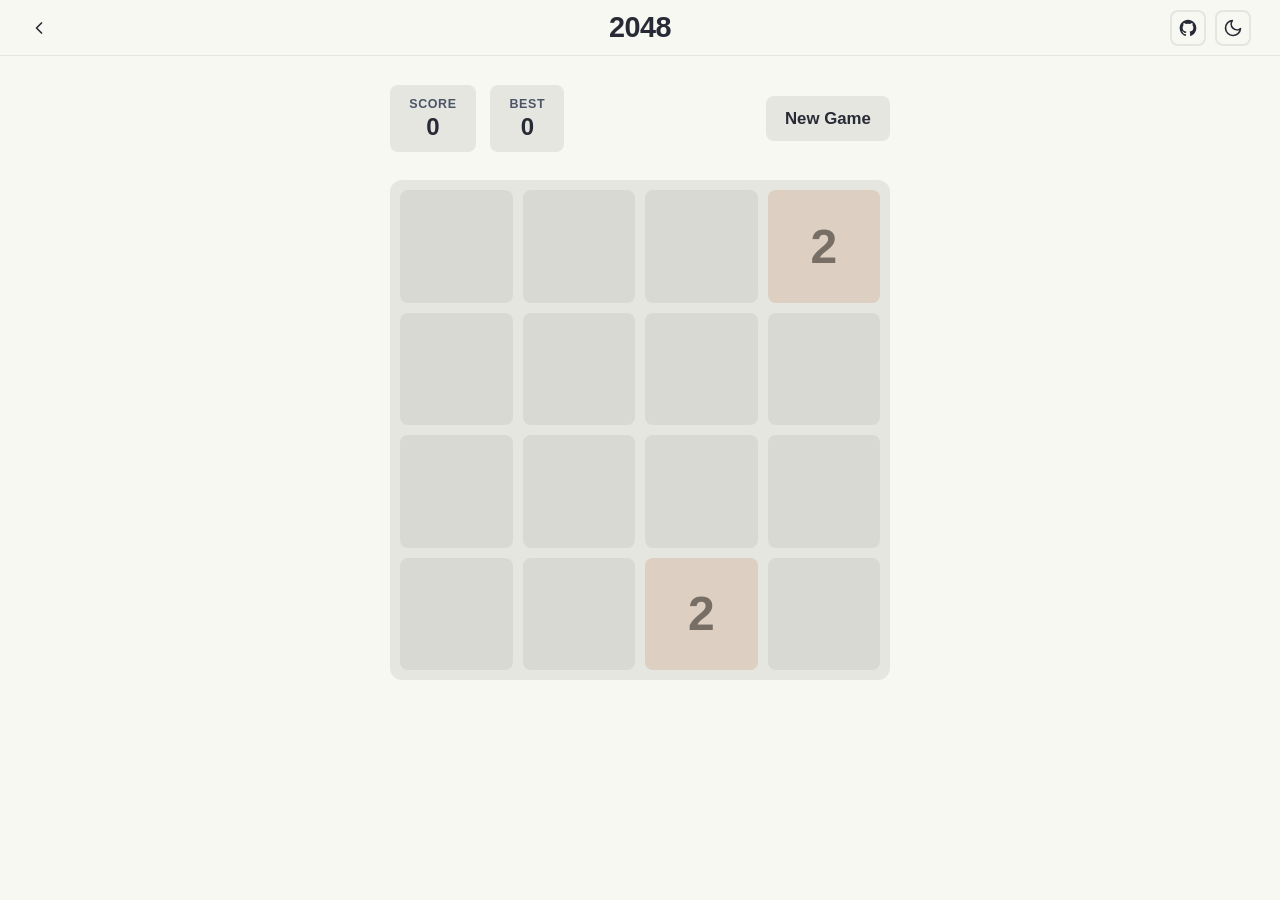
==== games/2048/index.html @ c680370b "Added 2048" ====
<!DOCTYPE html>
<html lang="en">
<head>
  <meta charset="UTF-8">
  <meta name="viewport" content="width=device-width, initial-scale=1.0">
  <title>2048 - Open Games</title>
  <script>try{var t=localStorage.getItem('theme');document.documentElement.setAttribute('data-theme',t||(matchMedia('(prefers-color-scheme:light)').matches?'light':'dark'))}catch(e){document.documentElement.setAttribute('data-theme','dark')}</script>
  <link rel="icon" href="../../assets/icons/favicon.svg" type="image/svg+xml">
  <link rel="stylesheet" href="../../shared/css/reset.css">
  <link rel="stylesheet" href="../../shared/css/theme.css">
  <link rel="stylesheet" href="../../shared/css/common.css">
  <link rel="stylesheet" href="2048.css">
  <script src="../../shared/js/theme-toggle.js" defer></script>
  <script src="../../shared/js/modal.js" defer></script>
</head>
<body>
  <div class="page">
    <header class="site-header">
      <a href="../../" class="back-btn" aria-label="Back">
        <svg width="20" height="20" viewBox="0 0 24 24" fill="none" stroke="currentColor" stroke-width="2" stroke-linecap="round" stroke-linejoin="round"><polyline points="15 18 9 12 15 6"/></svg>
      </a>
      <h1>2048</h1>
      <div class="header-actions">
        <a href="https://github.com/joetul/open-games" aria-label="View on GitHub" target="_blank" rel="noopener">
          <svg width="20" height="20" viewBox="0 0 24 24" fill="currentColor" xmlns="http://www.w3.org/2000/svg"><path d="M12 2C6.477 2 2 6.477 2 12c0 4.42 2.865 8.166 6.839 9.489.5.092.682-.217.682-.482 0-.237-.009-.866-.013-1.7-2.782.604-3.369-1.34-3.369-1.34-.454-1.156-1.11-1.463-1.11-1.463-.908-.62.069-.608.069-.608 1.003.07 1.531 1.03 1.531 1.03.892 1.529 2.341 1.087 2.91.831.092-.646.35-1.086.636-1.337-2.22-.252-4.555-1.11-4.555-4.943 0-1.091.39-1.984 1.029-2.683-.103-.253-.446-1.27.098-2.647 0 0 .84-.269 2.75 1.025A9.578 9.578 0 0112 6.836a9.59 9.59 0 012.504.337c1.909-1.294 2.747-1.025 2.747-1.025.546 1.377.203 2.394.1 2.647.64.699 1.028 1.592 1.028 2.683 0 3.842-2.339 4.687-4.566 4.935.359.309.678.919.678 1.852 0 1.336-.012 2.415-.012 2.743 0 .267.18.578.688.48C19.138 20.163 22 16.418 22 12c0-5.523-4.477-10-10-10z"/></svg>
        </a>
        <button class="theme-toggle" aria-label="Toggle theme"></button>
      </div>
    </header>

    <main class="game-area">
      <div class="score-bar">
        <div class="score-box">
          <span class="score-label">Score</span>
          <span class="score-value" id="score">0</span>
        </div>
        <div class="score-box">
          <span class="score-label">Best</span>
          <span class="score-value" id="best-score">0</span>
        </div>
        <button class="btn btn-primary" id="new-game-btn">New Game</button>
      </div>

      <div class="grid-container" id="grid-container">
        <div class="grid-background">
          <div class="cell-bg"></div><div class="cell-bg"></div><div class="cell-bg"></div><div class="cell-bg"></div>
          <div class="cell-bg"></div><div class="cell-bg"></div><div class="cell-bg"></div><div class="cell-bg"></div>
          <div class="cell-bg"></div><div class="cell-bg"></div><div class="cell-bg"></div><div class="cell-bg"></div>
          <div class="cell-bg"></div><div class="cell-bg"></div><div class="cell-bg"></div><div class="cell-bg"></div>
        </div>
        <div class="tile-layer" id="tile-layer"></div>
      </div>
    </main>

    <!-- Win modal -->
    <div class="modal-overlay" id="win-modal">
      <div class="modal" role="dialog" aria-modal="true" aria-label="You win">
        <button class="modal-close" aria-label="Close">&times;</button>
        <h2>You Win!</h2>
        <p id="win-message">You reached 2048!</p>
        <div class="modal-actions">
          <button class="btn btn-primary" id="keep-playing-btn">Keep Playing</button>
          <button class="btn btn-secondary" id="win-new-game-btn">New Game</button>
        </div>
      </div>
    </div>

    <!-- Game over modal -->
    <div class="modal-overlay" id="game-over-modal">
      <div class="modal" role="dialog" aria-modal="true" aria-label="Game over">
        <button class="modal-close" aria-label="Close">&times;</button>
        <h2>Game Over</h2>
        <p id="game-over-message">No more moves available.</p>
        <p id="game-over-score"></p>
        <button class="btn btn-primary" id="game-over-new-game-btn">Try Again</button>
      </div>
    </div>
  </div>

  <script type="module" src="2048.js"></script>
</body>
</html>
---- shared/css/theme.css ----
:root,
[data-theme="dark"] {
  --bg-primary: #282a36;
  --bg-secondary: #44475a;
  --bg-selection: #44475a;
  --fg-primary: #f8f8f2;
  --fg-secondary: #6272a4;
  --accent-cyan: #8be9fd;
  --accent-green: #50fa7b;
  --accent-orange: #ffb86c;
  --accent-pink: #ff79c6;
  --accent-purple: #bd93f9;
  --accent-red: #ff5555;
  --accent-yellow: #f1fa8c;

  --highlight-same: rgba(139, 233, 253, 0.15);
  --highlight-same-fg: var(--accent-purple);
  --highlight-error: rgba(255, 85, 85, 0.1);
  --key-absent-bg: #1e1f29;
  --key-absent-fg: #5a5a6a;

  --shadow: 0 2px 8px rgba(0, 0, 0, 0.3);
  --shadow-lg: 0 8px 24px rgba(0, 0, 0, 0.4);
  --radius: 8px;
  --radius-lg: 12px;
}

[data-theme="light"] {
  --bg-primary: #f8f8f2;
  --bg-secondary: #e6e6e0;
  --bg-selection: #d6d6d0;
  --fg-primary: #282a36;
  --fg-secondary: #4a5568;
  --accent-cyan: #0097a7;
  --accent-green: #256b29;
  --accent-orange: #8a5c00;
  --accent-pink: #c2185b;
  --accent-purple: #7c4dff;
  --accent-red: #d32f2f;
  --accent-yellow: #a89000;

  --highlight-same: rgba(124, 77, 255, 0.28);
  --highlight-same-fg: #3a1a9e;
  --highlight-error: rgba(211, 47, 47, 0.1);
  --key-absent-bg: #787878;
  --key-absent-fg: #fff;

  --shadow: 0 2px 8px rgba(0, 0, 0, 0.1);
  --shadow-lg: 0 8px 24px rgba(0, 0, 0, 0.15);
}

body {
  background-color: var(--bg-primary);
  color: var(--fg-primary);
  transition: background-color 0.3s, color 0.3s;
}
---- shared/css/common.css ----
/* Typography */
body {
  font-family: -apple-system, BlinkMacSystemFont, "Segoe UI", Roboto, Helvetica, Arial, sans-serif;
  font-size: 16px;
}

/* Layout */
.container {
  max-width: 960px;
  margin: 0 auto;
  padding: 0 1rem;
}

/* Header */
.site-header {
  position: relative;
  display: flex;
  align-items: center;
  justify-content: space-between;
  padding: 1rem 1.5rem;
  border-bottom: 1px solid var(--bg-secondary);
}

/* Scale up on larger screens to fill space, reduce spacing to compensate */
@media (min-width: 1024px) {
  html {
    font-size: 120%;
  }

  .site-header {
    padding: 0.5rem 1.5rem;
  }

  .container {
    padding: 0 0.75rem;
  }
}

.site-header h1 {
  position: absolute;
  left: 50%;
  transform: translateX(-50%);
  font-size: 1.5rem;
  font-weight: 700;
  letter-spacing: -0.02em;
  z-index: 0;
}

/* Back arrow on game pages */
.back-btn {
  display: flex;
  align-items: center;
  z-index: 1;
}

/* Header right icons row */
.header-actions {
  display: flex;
  align-items: center;
  gap: 0.5rem;
  margin-left: auto;
}

/* Icon button shared style (home, github, theme) */
.header-actions a,
.header-actions button {
  display: flex;
  align-items: center;
  justify-content: center;
  width: 36px;
  height: 36px;
  border-radius: var(--radius);
  border: 2px solid var(--bg-secondary);
  transition: border-color 0.2s;
  color: var(--fg-primary);
  padding: 0;
}

.header-actions a:hover,
.header-actions button:hover {
  border-color: var(--accent-purple);
}

.header-actions a:focus-visible,
.header-actions button:focus-visible {
  border-color: var(--accent-purple);
  outline: none;
}

.header-actions svg {
  width: 20px;
  height: 20px;
}

/* Theme toggle icon color (icons use stroke, not fill) */
.theme-toggle svg {
  stroke: var(--fg-primary);
  transition: stroke 0.2s;
}

/* Buttons */
.btn {
  display: inline-flex;
  align-items: center;
  justify-content: center;
  gap: 0.4rem;
  padding: 0.5rem 1rem;
  border: none;
  border-radius: var(--radius);
  font-size: 0.875rem;
  font-weight: 600;
  transition: background-color 0.2s, transform 0.1s;
}

.btn:active {
  transform: scale(0.97);
}

.btn:focus-visible {
  outline: 2px solid var(--accent-purple);
  outline-offset: 2px;
}

.btn-primary {
  background-color: var(--accent-purple);
  color: #fff;
}

.btn-primary:hover {
  filter: brightness(1.1);
}

.btn-secondary {
  background-color: var(--bg-secondary);
  color: var(--fg-primary);
}

.btn-secondary:hover {
  filter: brightness(1.15);
}


/* Game cards */
.game-grid {
  display: grid;
  grid-template-columns: repeat(auto-fill, minmax(240px, 1fr));
  gap: 1.5rem;
  padding: 2rem 0;
}

.game-card {
  background-color: var(--bg-secondary);
  border-radius: var(--radius-lg);
  padding: 1.5rem;
  box-shadow: var(--shadow);
  transition: transform 0.2s, box-shadow 0.2s;
  display: flex;
  flex-direction: column;
  gap: 0.75rem;
}

.game-card:hover {
  transform: translateY(-4px);
  box-shadow: var(--shadow-lg);
}

.game-card:focus-visible {
  outline: 2px solid var(--accent-purple);
  outline-offset: 2px;
}

.game-card h2 {
  font-size: 1.25rem;
  font-weight: 700;
}

.game-card p {
  color: var(--fg-secondary);
  font-size: 0.875rem;
  line-height: 1.6;
}

.game-card .card-icon {
  font-size: 2rem;
  margin-bottom: 0.25rem;
}

/* Modal */
.modal-overlay {
  position: fixed;
  inset: 0;
  background: rgba(0, 0, 0, 0.6);
  display: flex;
  align-items: center;
  justify-content: center;
  z-index: 100;
  opacity: 0;
  pointer-events: none;
  transition: opacity 0.3s;
}

.modal-overlay.active {
  opacity: 1;
  pointer-events: auto;
}

.modal {
  background: var(--bg-primary);
  border-radius: var(--radius-lg);
  padding: 2rem;
  box-shadow: var(--shadow-lg);
  text-align: center;
  max-width: 400px;
  width: 90%;
  position: relative;
}

.modal-close {
  position: absolute;
  top: 0.75rem;
  right: 0.75rem;
  background: none;
  border: none;
  color: var(--fg-secondary);
  cursor: pointer;
  padding: 0.25rem;
  line-height: 1;
  font-size: 1.25rem;
  border-radius: 4px;
  transition: color 0.15s, background-color 0.15s;
}

.modal-close:hover {
  color: var(--fg-primary);
  background-color: var(--bg-secondary);
}

.modal h2 {
  font-size: 1.5rem;
  margin-bottom: 0.5rem;
}

.modal p {
  color: var(--fg-secondary);
  margin-bottom: 1.5rem;
}

/* Toast notifications */
.toast-container {
  position: fixed;
  top: 80px;
  left: 50%;
  transform: translateX(-50%);
  z-index: 200;
  display: flex;
  flex-direction: column;
  align-items: center;
  gap: 0.5rem;
  pointer-events: none;
}

.toast {
  background-color: var(--fg-primary);
  color: var(--bg-primary);
  padding: 0.75rem 1.5rem;
  border-radius: var(--radius);
  font-size: 0.95rem;
  font-weight: 700;
  opacity: 1;
  transition: opacity 0.4s;
  animation: toast-pop 0.3s ease-out;
}

.toast.fade-out {
  opacity: 0;
}

@keyframes toast-pop {
  0% { transform: scale(0.8); opacity: 0; }
  100% { transform: scale(1); opacity: 1; }
}

/* Page wrapper for sticky footer */
.page {
  display: flex;
  flex-direction: column;
  min-height: 100vh;
}

.page main {
  flex: 1;
}

/* Responsive */
@media (max-width: 600px) {
  .site-header h1 {
    font-size: 1.2rem;
  }

  .game-grid {
    grid-template-columns: 1fr;
  }
}
---- games/2048/2048.css ----
/* ─── Layout ──────────────────────────────────────────────────────────────── */

.game-area {
  display: flex;
  flex-direction: column;
  align-items: center;
  padding: 1.5rem 1rem;
  gap: 1.5rem;
}

/* ─── Score Bar ───────────────────────────────────────────────────────────── */

.score-bar {
  display: flex;
  align-items: center;
  gap: 0.75rem;
  width: min(500px, calc(100vw - 2rem));
}

.score-box {
  display: flex;
  flex-direction: column;
  align-items: center;
  background: var(--bg-secondary);
  border-radius: var(--radius);
  padding: 0.5rem 1rem;
  min-width: 70px;
  position: relative;
}

.score-label {
  font-size: 0.65rem;
  font-weight: 700;
  text-transform: uppercase;
  letter-spacing: 0.05em;
  color: var(--fg-secondary);
}

.score-value {
  font-size: 1.25rem;
  font-weight: 800;
  color: var(--fg-primary);
  line-height: 1.2;
}

.score-bar .btn {
  margin-left: auto;
  background: var(--bg-secondary);
  color: var(--fg-primary);
}

.score-bar .btn:hover {
  filter: brightness(1.15);
}

/* Score addition indicator */
.score-addition {
  position: absolute;
  top: 0;
  right: 50%;
  transform: translateX(50%);
  font-size: 0.85rem;
  font-weight: 800;
  color: var(--accent-green);
  pointer-events: none;
  animation: score-float 0.8s ease-out forwards;
}

@keyframes score-float {
  0% { opacity: 1; transform: translateX(50%) translateY(0); }
  100% { opacity: 0; transform: translateX(50%) translateY(-1.5rem); }
}

/* ─── Grid ────────────────────────────────────────────────────────────────── */

.grid-container {
  --gap: 10px;
  --grid-padding: 10px;
  width: min(500px, calc(100vw - 2rem));
  aspect-ratio: 1;
  background: var(--bg-secondary);
  border-radius: var(--radius-lg);
  padding: var(--grid-padding);
  position: relative;
  touch-action: none;
  user-select: none;
  -webkit-user-select: none;
}

.grid-background {
  display: grid;
  grid-template-columns: repeat(4, 1fr);
  grid-template-rows: repeat(4, 1fr);
  gap: var(--gap);
  width: 100%;
  height: 100%;
}

.cell-bg {
  background: var(--cell-bg, rgba(255, 255, 255, 0.05));
  border-radius: var(--radius);
}

[data-theme="light"] .cell-bg {
  background: rgba(0, 0, 0, 0.06);
}

.tile-layer {
  position: absolute;
  inset: var(--grid-padding);
}

/* ─── Tiles ───────────────────────────────────────────────────────────────── */

.tile {
  --tile-size: calc((100% - 3 * var(--gap)) / 4);
  position: absolute;
  width: var(--tile-size);
  height: var(--tile-size);
  left: calc(var(--col) * (var(--tile-size) + var(--gap)));
  top: calc(var(--row) * (var(--tile-size) + var(--gap)));
  display: flex;
  align-items: center;
  justify-content: center;
  border-radius: var(--radius);
  font-weight: 800;
  font-size: clamp(1.5rem, 5vw, 2.5rem);
  background: var(--tile-bg);
  color: var(--tile-fg);
  transition: left 0.12s ease-in-out, top 0.12s ease-in-out;
  z-index: 1;
}

/* Font size scaling for larger numbers */
.tile[data-value="128"],
.tile[data-value="256"],
.tile[data-value="512"] {
  font-size: clamp(1.2rem, 4vw, 2rem);
}

.tile[data-value="1024"],
.tile[data-value="2048"] {
  font-size: clamp(1rem, 3.5vw, 1.75rem);
}

.tile[data-value="4096"],
.tile[data-value="8192"],
.tile[data-value="16384"],
.tile[data-value="32768"],
.tile[data-value="65536"],
.tile[data-value="131072"] {
  font-size: clamp(0.75rem, 2.5vw, 1.25rem);
}

/* ─── Tile Colors (Dark Theme) ────────────────────────────────────────────── */
/* Warm ramp: muted tan → orange → red-orange → gold, matching the classic 2048 feel */

.tile[data-value="2"]    { --tile-bg: #4e4a40; --tile-fg: #d5d0c4; }
.tile[data-value="4"]    { --tile-bg: #5e5844; --tile-fg: #d5d0c4; }
.tile[data-value="8"]    { --tile-bg: #c8874e; --tile-fg: #faf5ef; }
.tile[data-value="16"]   { --tile-bg: #c87038; --tile-fg: #faf5ef; }
.tile[data-value="32"]   { --tile-bg: #c45a3a; --tile-fg: #faf5ef; }
.tile[data-value="64"]   { --tile-bg: #c43a24; --tile-fg: #faf5ef; }
.tile[data-value="128"]  { --tile-bg: #d4aa40; --tile-fg: #faf5ef; }
.tile[data-value="256"]  { --tile-bg: #d4a430; --tile-fg: #faf5ef; }
.tile[data-value="512"]  { --tile-bg: #d49e20; --tile-fg: #faf5ef; }
.tile[data-value="1024"] { --tile-bg: #d49610; --tile-fg: #faf5ef; }
.tile[data-value="2048"] { --tile-bg: #d4900a; --tile-fg: #faf5ef; box-shadow: 0 0 24px rgba(212, 144, 10, 0.5); }

/* Super tiles (beyond 2048) */
.tile.tile-super { --tile-bg: #3c3a32; --tile-fg: #faf5ef; box-shadow: 0 0 30px rgba(212, 144, 10, 0.4); }

/* ─── Tile Colors (Light Theme) ───────────────────────────────────────────── */
/* Classic 2048 palette — faithful to the original warm tones */

[data-theme="light"] .tile[data-value="2"]    { --tile-bg: #ddd0c2; --tile-fg: #776e65; }
[data-theme="light"] .tile[data-value="4"]    { --tile-bg: #ede0c8; --tile-fg: #776e65; }
[data-theme="light"] .tile[data-value="8"]    { --tile-bg: #f2b179; --tile-fg: #f9f6f2; }
[data-theme="light"] .tile[data-value="16"]   { --tile-bg: #f59563; --tile-fg: #f9f6f2; }
[data-theme="light"] .tile[data-value="32"]   { --tile-bg: #f67c5f; --tile-fg: #f9f6f2; }
[data-theme="light"] .tile[data-value="64"]   { --tile-bg: #f65e3b; --tile-fg: #f9f6f2; }
[data-theme="light"] .tile[data-value="128"]  { --tile-bg: #edcf72; --tile-fg: #f9f6f2; }
[data-theme="light"] .tile[data-value="256"]  { --tile-bg: #edcc61; --tile-fg: #f9f6f2; }
[data-theme="light"] .tile[data-value="512"]  { --tile-bg: #edc850; --tile-fg: #f9f6f2; }
[data-theme="light"] .tile[data-value="1024"] { --tile-bg: #edc53f; --tile-fg: #f9f6f2; }
[data-theme="light"] .tile[data-value="2048"] { --tile-bg: #edc22e; --tile-fg: #f9f6f2; box-shadow: 0 0 24px rgba(237, 194, 46, 0.4); }
[data-theme="light"] .tile.tile-super { --tile-bg: #3c3a32; --tile-fg: #f9f6f2; box-shadow: 0 0 30px rgba(60, 58, 50, 0.3); }

/* ─── Tile Animations ─────────────────────────────────────────────────────── */

.tile.tile-new {
  animation: tile-appear 0.15s ease-out;
}

.tile.tile-merged {
  animation: tile-merge 0.2s ease-in-out;
  z-index: 2;
}

@keyframes tile-appear {
  0% { transform: scale(0); opacity: 0; }
  100% { transform: scale(1); opacity: 1; }
}

@keyframes tile-merge {
  0% { transform: scale(1); }
  50% { transform: scale(1.2); }
  100% { transform: scale(1); }
}

/* ─── Modal Actions ───────────────────────────────────────────────────────── */

.modal-actions {
  display: flex;
  gap: 0.75rem;
  justify-content: center;
}

.modal-actions .btn {
  flex: 1;
}

#game-over-score {
  font-size: 1.25rem;
  font-weight: 700;
  color: var(--fg-primary);
  margin-bottom: 1.5rem;
}

/* ─── Reduced Motion ──────────────────────────────────────────────────────── */

@media (prefers-reduced-motion: reduce) {
  .tile {
    transition: none;
  }

  .tile.tile-new,
  .tile.tile-merged {
    animation: none;
  }

  .score-addition {
    animation: none;
    display: none;
  }
}

/* ─── Responsive ──────────────────────────────────────────────────────────── */

@media (max-width: 400px) {
  .grid-container {
    --gap: 6px;
    --grid-padding: 6px;
  }

  .score-box {
    padding: 0.4rem 0.6rem;
    min-width: 55px;
  }

  .score-value {
    font-size: 1rem;
  }
}
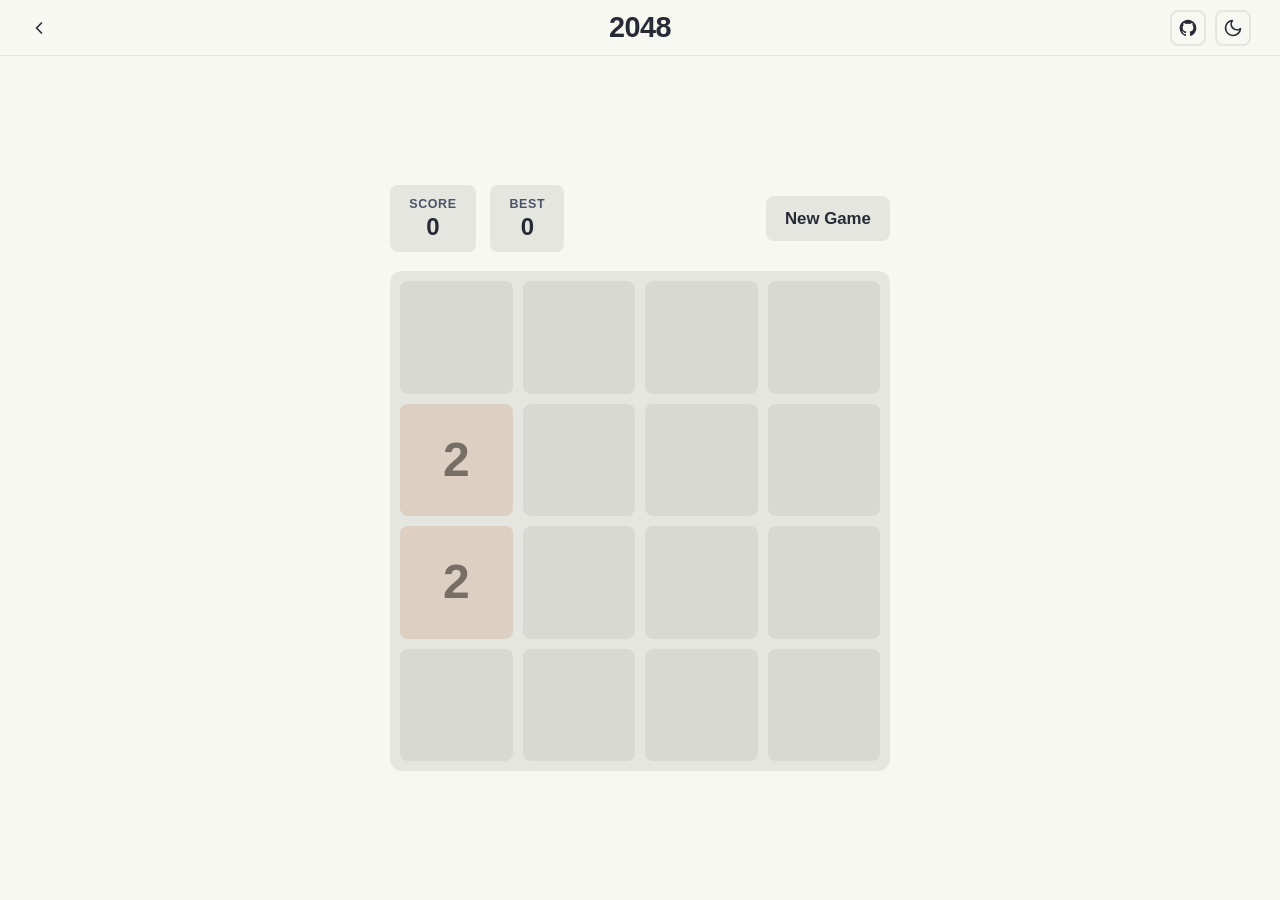
==== commit 463b55d0: "Fix mobile support" ====
--- a/games/2048/index.html
+++ b/games/2048/index.html
@@ -2,16 +2,25 @@
 <html lang="en">
 <head>
   <meta charset="UTF-8">
-  <meta name="viewport" content="width=device-width, initial-scale=1.0">
+  <meta name="viewport" content="width=device-width, initial-scale=1.0, viewport-fit=cover">
+  <meta name="theme-color" content="#282a36" media="(prefers-color-scheme: dark)">
+  <meta name="theme-color" content="#f8f8f2" media="(prefers-color-scheme: light)">
+  <meta name="mobile-web-app-capable" content="yes">
+  <meta name="apple-mobile-web-app-capable" content="yes">
+  <meta name="apple-mobile-web-app-title" content="2048">
+  <meta name="apple-mobile-web-app-status-bar-style" content="black-translucent">
   <title>2048 - Open Games</title>
   <script>try{var t=localStorage.getItem('theme');document.documentElement.setAttribute('data-theme',t||(matchMedia('(prefers-color-scheme:light)').matches?'light':'dark'))}catch(e){document.documentElement.setAttribute('data-theme','dark')}</script>
   <link rel="icon" href="../../assets/icons/favicon.svg" type="image/svg+xml">
+  <link rel="apple-touch-icon" href="../../assets/icons/apple-touch-icon.png">
+  <link rel="manifest" href="../../manifest.webmanifest">
   <link rel="stylesheet" href="../../shared/css/reset.css">
   <link rel="stylesheet" href="../../shared/css/theme.css">
   <link rel="stylesheet" href="../../shared/css/common.css">
   <link rel="stylesheet" href="2048.css">
   <script src="../../shared/js/theme-toggle.js" defer></script>
   <script src="../../shared/js/modal.js" defer></script>
+  <script src="../../shared/js/pwa.js" defer></script>
 </head>
 <body>
   <div class="page">
--- a/shared/css/common.css
+++ b/shared/css/common.css
@@ -285,6 +285,7 @@
   display: flex;
   flex-direction: column;
   min-height: 100vh;
+  min-height: 100dvh;
 }
 
 .page main {
--- a/games/2048/2048.css
+++ b/games/2048/2048.css
@@ -1,11 +1,18 @@
 /* ─── Layout ──────────────────────────────────────────────────────────────── */
 
+body {
+  overflow: hidden;
+}
+
 .game-area {
+  flex: 1;
+  min-height: 0;
   display: flex;
   flex-direction: column;
   align-items: center;
-  padding: 1.5rem 1rem;
-  gap: 1.5rem;
+  justify-content: center;
+  padding: 1rem;
+  gap: 1rem;
 }
 
 /* ─── Score Bar ───────────────────────────────────────────────────────────── */
@@ -14,7 +21,7 @@
   display: flex;
   align-items: center;
   gap: 0.75rem;
-  width: min(500px, calc(100vw - 2rem));
+  width: min(500px, calc(100vw - 2rem), calc(100dvh - 220px));
 }
 
 .score-box {
@@ -53,30 +60,12 @@
   filter: brightness(1.15);
 }
 
-/* Score addition indicator */
-.score-addition {
-  position: absolute;
-  top: 0;
-  right: 50%;
-  transform: translateX(50%);
-  font-size: 0.85rem;
-  font-weight: 800;
-  color: var(--accent-green);
-  pointer-events: none;
-  animation: score-float 0.8s ease-out forwards;
-}
-
-@keyframes score-float {
-  0% { opacity: 1; transform: translateX(50%) translateY(0); }
-  100% { opacity: 0; transform: translateX(50%) translateY(-1.5rem); }
-}
-
 /* ─── Grid ────────────────────────────────────────────────────────────────── */
 
 .grid-container {
   --gap: 10px;
   --grid-padding: 10px;
-  width: min(500px, calc(100vw - 2rem));
+  width: min(500px, calc(100vw - 2rem), calc(100dvh - 220px));
   aspect-ratio: 1;
   background: var(--bg-secondary);
   border-radius: var(--radius-lg);
@@ -239,10 +228,6 @@
     animation: none;
   }
 
-  .score-addition {
-    animation: none;
-    display: none;
-  }
 }
 
 /* ─── Responsive ──────────────────────────────────────────────────────────── */
